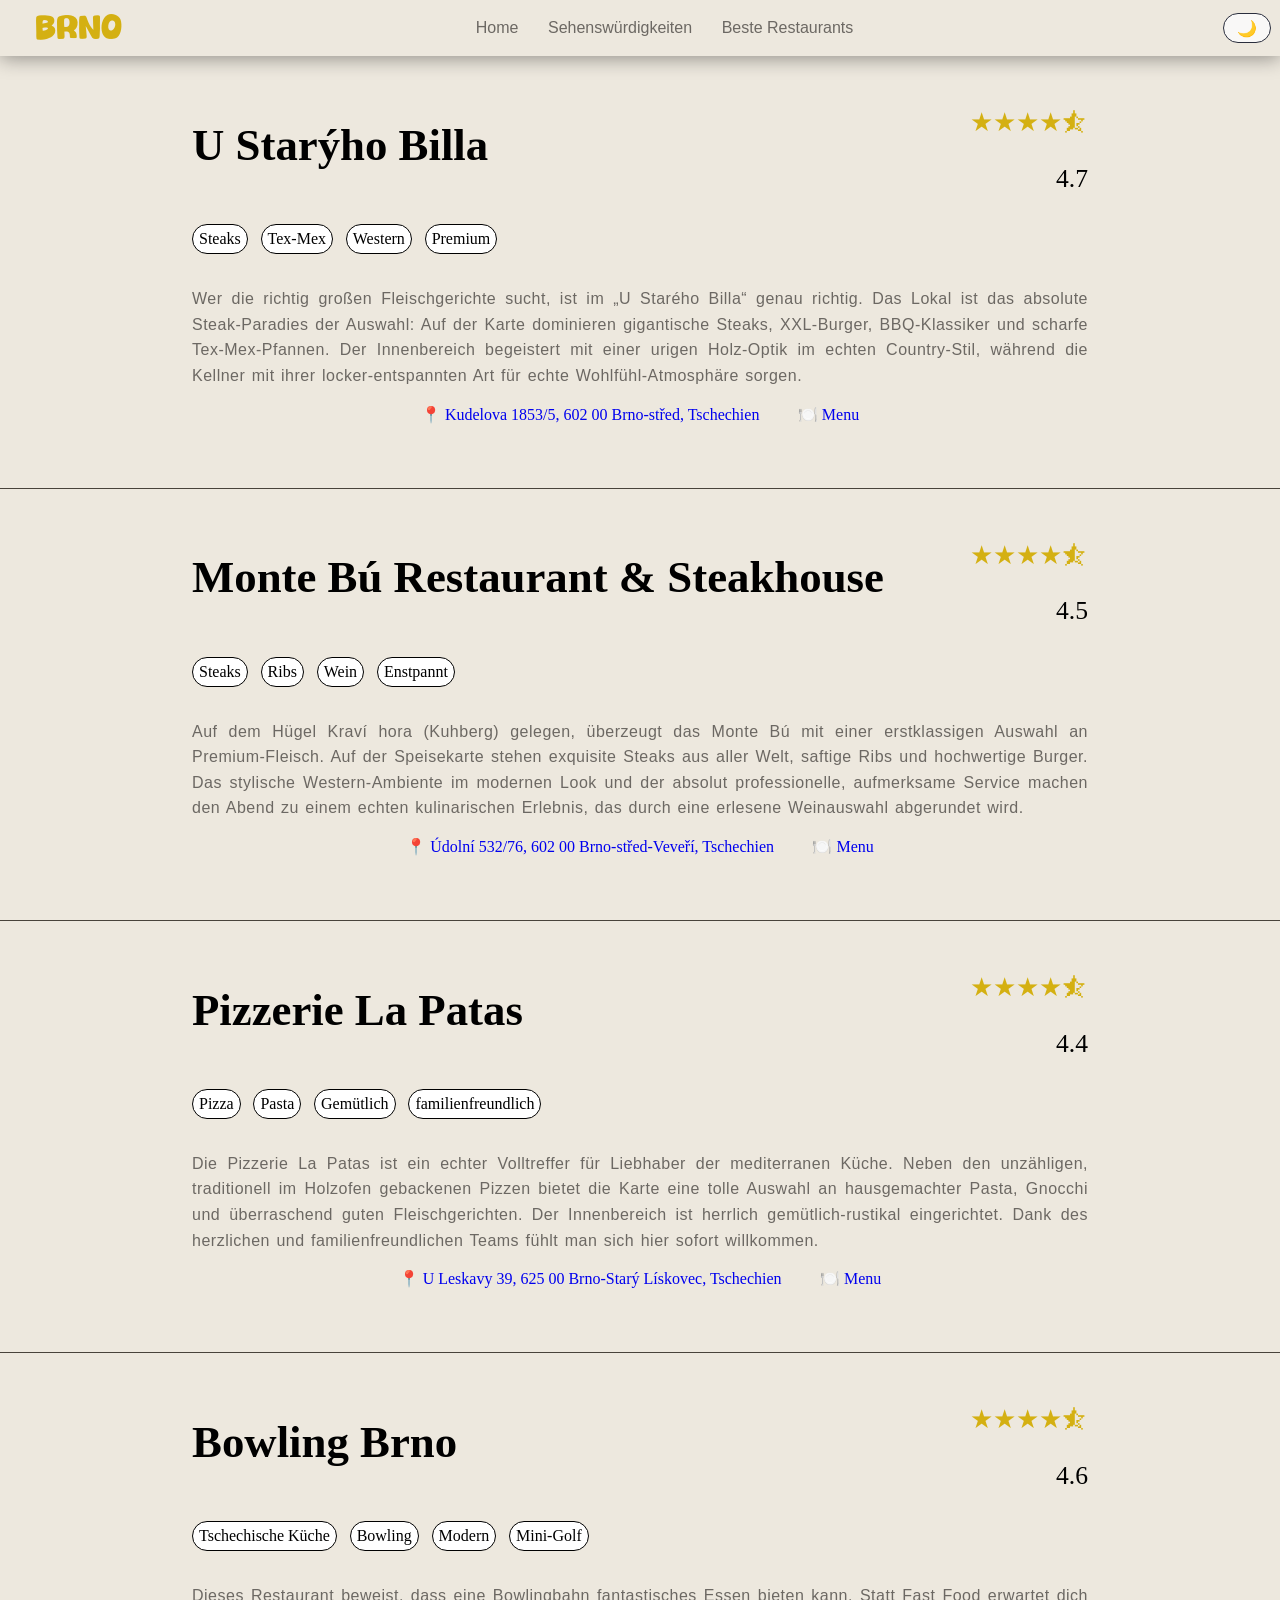
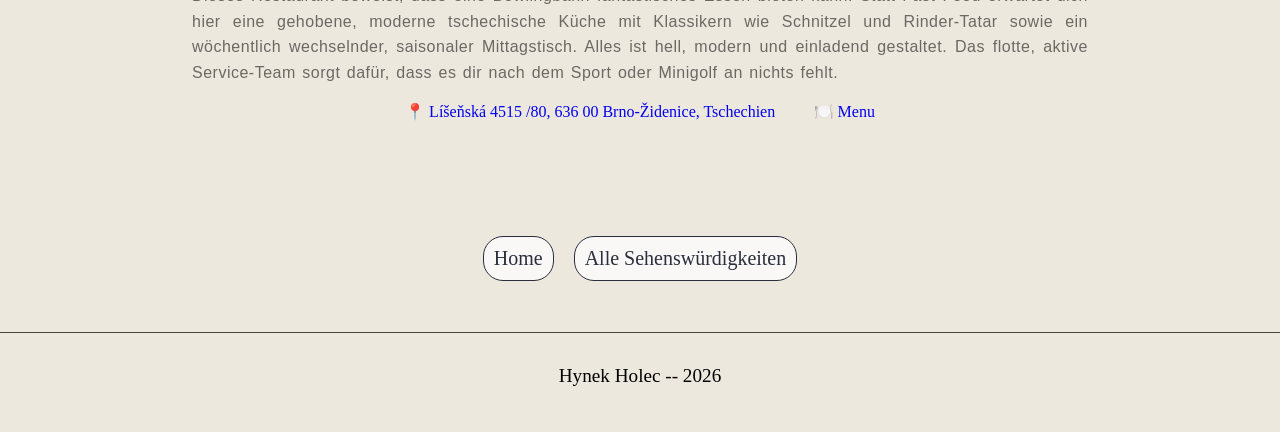
==== bestRestaurants.html @ 2e7577bc "html files moved" ====
<!DOCTYPE html>
<html lang="en">
<head>
    <meta charset="UTF-8">
    <meta name="viewport" content="width=device-width, initial-scale=1.0">
    <link rel="stylesheet" href="css/main.css">
    <script src="js/theme.js" defer></script>
    <link rel="icon" href="img/Icon-FaviIcon.png">
    <title>Restaurants</title>
</head>
<body>
    <header>
        <a id="logo" href="index.html">BRNO</a>
        <nav>
            <a href="index.html">Home</a>
            <a href="famousPlaces.html">Sehenswürdigkeiten</a>
            <a href="bestRestaurants.html">Beste Restaurants</a>
        </nav>
        <button id="theme-button">🌙</button>
    </header>

    <div class="restaurants">
        <div class="restaurant-item">
            <div class="restaurant-header">
                <div class="restaurant-intro">
                    <h2 class="h2-heading">U Starýho Billa</h2>
                    <div class="tags">
                        <p>Steaks</p>
                        <p>Tex-Mex</p>
                        <p>Western</p>
                        <p>Premium</p>
                    </div>
                </div>
                <div class="restaurant-rating">
                    <p class="stars">★★★★⯪</p>
                    <p class="rating">4.7</p>
                </div>
            </div>
            <p class="restaurant-text">Wer die richtig großen Fleischgerichte sucht, ist im „U Starého Billa“ genau richtig. Das Lokal ist das absolute Steak-Paradies der Auswahl: Auf der Karte dominieren gigantische Steaks, XXL-Burger, BBQ-Klassiker und scharfe Tex-Mex-Pfannen. Der Innenbereich begeistert mit einer urigen Holz-Optik im echten Country-Stil, während die Kellner mit ihrer locker-entspannten Art für echte Wohlfühl-Atmosphäre sorgen.</p>
            <div class="restaurant-extra">
                <a href="https://www.google.com/maps/place/U+Star%C3%BDho+Billa+-+prav%C3%BD+TEXAS+steakhouse/@49.2018527,16.6109797,18.15z/data=!4m15!1m8!3m7!1s0x4712945c16b3fa8f:0x47ff7d0ec4522978!2sKudelova+1853%2F5,+602+00+Brno-st%C5%99ed-%C4%8Cern%C3%A1+Pole,+Tschechien!3b1!8m2!3d49.2018395!4d16.611823!16s%2Fg%2F11c26bgsbv!3m5!1s0x4712945c16b3fa8d:0x15434e5210ce46d5!8m2!3d49.201835!4d16.6120936!16s%2Fg%2F1vmr03bj?entry=ttu&g_ep=EgoyMDI2MDYwMy4xIKXMDSoASAFQAw%3D%3D">📍 Kudelova 1853/5, 602 00 Brno-střed, Tschechien</a>
                <a href="https://www.bill.cz/en/menu">🍽️ Menu</a>
            </div>
        </div>

        <div class="restaurant-item">
            <div class="restaurant-header">
                <div class="restaurant-intro">
                    <h2 class="h2-heading">Monte Bú Restaurant & Steakhouse</h2>
                    <div class="tags">
                        <p>Steaks</p>
                        <p>Ribs</p>
                        <p>Wein</p>
                        <p>Enstpannt</p>
                    </div>
                </div>
                <div class="restaurant-rating">
                    <p class="stars">★★★★⯪</p>
                    <p class="rating">4.5</p>
                </div>
            </div>
            <p class="restaurant-text">Auf dem Hügel Kraví hora (Kuhberg) gelegen, überzeugt das Monte Bú mit einer erstklassigen Auswahl an Premium-Fleisch. Auf der Speisekarte stehen exquisite Steaks aus aller Welt, saftige Ribs und hochwertige Burger. Das stylische Western-Ambiente im modernen Look und der absolut professionelle, aufmerksame Service machen den Abend zu einem echten kulinarischen Erlebnis, das durch eine erlesene Weinauswahl abgerundet wird.</p>
            <div class="restaurant-extra">
                <a href="https://www.google.com/maps/place/Restaurant+a+Steakhouse+Monte+B%C3%BA/@49.2013862,16.5839092,17z/data=!3m1!4b1!4m6!3m5!1s0x471294398d7a95a5:0xc120670c6726e4a!8m2!3d49.2013862!4d16.5839092!16s%2Fg%2F1hhxg2679?entry=ttu&g_ep=EgoyMDI2MDYwMy4xIKXMDSoASAFQAw%3D%3D">📍 Údolní 532/76, 602 00 Brno-střed-Veveří, Tschechien</a>
                <a href="https://www.monte-bu.cz/en/menu/">🍽️ Menu</a>
            </div>
        </div>

        <div class="restaurant-item">
            <div class="restaurant-header">
                <div class="restaurant-intro">
                    <h2 class="h2-heading">Pizzerie La Patas</h2>
                    <div class="tags">
                        <p>Pizza</p>
                        <p>Pasta</p>
                        <p>Gemütlich</p>
                        <p>familienfreundlich</p>
                    </div>
                </div>
                <div class="restaurant-rating">
                    <p class="stars">★★★★⯪</p>
                    <p class="rating">4.4</p>
                </div>
            </div>
            <p class="restaurant-text">Die Pizzerie La Patas ist ein echter Volltreffer für Liebhaber der mediterranen Küche. Neben den unzähligen, traditionell im Holzofen gebackenen Pizzen bietet die Karte eine tolle Auswahl an hausgemachter Pasta, Gnocchi und überraschend guten Fleischgerichten. Der Innenbereich ist herrlich gemütlich-rustikal eingerichtet. Dank des herzlichen und familienfreundlichen Teams fühlt man sich hier sofort willkommen.</p>
            <div class="restaurant-extra">
                <a href="https://www.google.com/maps/place/Pizzeria+Ristorante+La+Patas/@49.162972,16.5680756,17z/data=!3m1!4b1!4m6!3m5!1s0x410b83d25c2945d3:0xb0b0a28b8a0aa19d!8m2!3d49.162972!4d16.5680756!16s%2Fg%2F11b70_bczt?entry=ttu&g_ep=EgoyMDI2MDYwMy4xIKXMDSoASAFQAw%3D%3D">📍 U Leskavy 39, 625 00 Brno-Starý Lískovec, Tschechien</a>
                <a href="https://objedname.eu/la-patas-jidelni-listek#home">🍽️ Menu</a>
            </div>
        </div>

        <div class="restaurant-item">
            <div class="restaurant-header">
                <div class="restaurant-intro">
                    <h2 class="h2-heading">Bowling Brno</h2>
                    <div class="tags">
                        <p>Tschechische Küche</p>
                        <p>Bowling</p>
                        <p>Modern</p>
                        <p>Mini-Golf</p>
                    </div>
                </div>
                <div class="restaurant-rating">
                    <p class="stars">★★★★⯪</p>
                    <p class="rating">4.6</p>
                </div>
            </div>
            <p class="restaurant-text">Dieses Restaurant beweist, dass eine Bowlingbahn fantastisches Essen bieten kann. Statt Fast Food erwartet dich hier eine gehobene, moderne tschechische Küche mit Klassikern wie Schnitzel und Rinder-Tatar sowie ein wöchentlich wechselnder, saisonaler Mittagstisch. Alles ist hell, modern und einladend gestaltet. Das flotte, aktive Service-Team sorgt dafür, dass es dir nach dem Sport oder Minigolf an nichts fehlt.</p>
            <div class="restaurant-extra">
                <a href="https://www.google.com/maps/place//data=!4m2!3m1!1s0x471294c80d17fd2b:0x51bf85ec9cc07c6c?sa=X&ved=1t:8290&ictx=111">📍 Líšeňská 4515 /80, 636 00 Brno-Židenice, Tschechien</a>
                <a href="https://www.bowlingbrno.cz/cz/restaurace/jidelni-listek/">🍽️ Menu</a>
            </div>
        </div>
    </div>

    <div class="interne-Links">
        <a href="index.html">Home</a>
        <a href="famousPlaces.html">Alle Sehenswürdigkeiten</a>
    </div>

    <footer>
        <p>Hynek Holec -- 2026</p>
    </footer>
</body>
</html>
---- css/main.css ----
@font-face {        /*https://www.w3schools.com/css/css3_fonts.asp*/
    font-family: MagicYellow;
    src: url(/font/Magic\ Yellow.otf);
}

header {
    position: sticky;
    top: 0;
    display: flex;
    padding: 0.7vw;
    height: 3vw;
    background-color: rgb(237, 232, 222);
    align-items: center;
    justify-content: space-between;
    box-shadow: 0 2px 20px rgba(0,0,0,0.4); /* https://www.w3schools.com/css/css3_shadows_box.asp */
}

#logo {
    padding-left: 2vw;
    font-family: MagicYellow;
    color: rgb(212, 176, 18);
    font-size: 30px;
    text-decoration: none;
}

nav a {
    font-family: Arial, Helvetica, sans-serif;
    color: rgb(108, 104, 99);
    display: inline-block;
    padding: 1vw;
    text-decoration: none;
    position: relative;  /* ← WICHTIG: Neue Zeile! Ist für den Strich nötig*/
}

nav a:hover {
    background-color: rgba(141, 135, 43, 0.167);
    border-radius: 0.5vw;
    transform: scale(1.02);
    transition: 0.3s;
}

/* Die Animation für den Strich ist mit KI! */
nav a::after {
    content: '';
    position: absolute;
    bottom: -5px;
    left: 50%;
    right: 50%;
    height: 2px;
    background-color: rgb(212, 176, 18); 
    transition: left 0.3s ease, right 0.3s ease;
}

nav a:hover::after {
    left: 10%;
    right: 10%;
}

/* Die Animation für den Button ist mit KI!*/
#theme-button {
    background: rgb(249, 248, 247);
    border: 1px solid rgb(42, 46, 61);
    border-radius: 20px;
    padding: 0.3rem 0.8rem;
    cursor: pointer;
    font-size: 1rem;
    transition: background 0.3s ease, transform 0.3s ease;
    margin-left: 1rem;
}
#theme-button:hover {
    background: rgb(212, 176, 18);
    transform: rotate(20deg);
}

body {
    margin: 0;
    padding: 0;
    background-color: rgb(237, 232, 222);
}

#intro {
    display: flex;
    height: 40vw;
    background-image: linear-gradient(rgba(146, 145, 145, 0.322), rgba(244, 241, 234, 0.441)), url(/img/main-Brno.jpg); /*https://webdevetc.com/blog/how-to-add-a-gradient-overlay-to-a-background-image-using-just-css-and-html/*/
    background-size: 100%;
}

#intro h1{
    font-size: 5vw;
    padding: 8vw;
}

.intro-text {
    padding: 0 20vw 2.5vw 20vw;
    border-bottom: 1px solid rgb(72, 67, 59);
}

.h2-heading {
    font-size: 3.5vw;
    color: black;
}

.intro-text img {
    width: 20vw;
    height: auto;
    float: right;       
    padding: 0 1vw 0 1vw;
    border-radius: 50px;
}

.intro-text p, .geschichte-item p, .wahrzeichen-item p, .touristen-item p, .aussichten-item p, .restaurant-text{
    font-family: Arial, Helvetica, sans-serif;
    color: rgb(108, 104, 99);
    letter-spacing: 0.5px;
    line-height: 1.6;
    word-spacing: 1.5px;
    text-align: justify;
    hyphens: auto;
}

.geschichte{
    padding: 2.5vw 4vw 0 4vw;
}

.geschichte-item {
    padding: 1vw 2vw 1vw 2vw;
    border-left: 2px solid black;
    line-height: 0.8;
}

.year {
    font-family: Verdana, Geneva, Tahoma, sans-serif;
    font-size: smaller;
    letter-spacing: 1px;
    font-weight: 600;
    color: rgb(72, 67, 59);
}

.geschichte h3 {
    color: black;
}

.wahrzeichen, .touristenattraktionen , .aussichten, .restaurant-item{
    padding: 2vw 15vw 5vw 15vw;
    border-bottom: 1px solid rgb(72, 67, 59);
}

/* macht das ich keine Border beim letzten Element habe*/
.aussichten, .restaurant-item:last-child { 
    border-bottom: none;
}

.wahrzeichen-item, .touristen-item, .aussichten-item{
    display: flex;
    padding: 5px 0 5px 0;
}

.wahrzeichen-item img, .touristen-item img, .aussichten-item img{
    min-width: 355px;
    width: 355px;
    height: 200px;
    margin: 0 2vw;
    border-radius: 30px;
}

.wahrzeichen-item a, .touristen-item a , .aussichten-item a{
    display: flex;
    align-items: center;
    height: 200px;
    text-decoration: none;
    border: 1px solid black;
    background-color: whitesmoke;
}

.restaurant-header {
    display: flex;
    justify-content: space-between;
}

.tags {
    display: flex;
    gap: 1vw;
}

.tags p {
    text-align: center;
    padding: 5px 6px 5px 6px;
    border: 1px solid black;
    border-radius: 100px;
    background-color: white;
}

.restaurant-rating {
    text-align: right;
    font-size: 2vw;
}

.stars {
    color: rgb(212, 176, 18);
}

.restaurant-extra {
    display: flex;
    align-items: center;
    gap: 3vw;
    justify-content: center;
}

.restaurant-extra a {
    text-decoration: none;
}

.interne-Links {
    display: flex;
    justify-content: center;
    gap: 20px;
    padding: 4vw 0 4vw 0;
}

.interne-Links a {
    text-decoration: none;
    font-size: 20px;
    border: 1px solid rgb(42 46 61);
    padding: 10px;
    border-radius: 20px;
    color: rgb(42 46 61);
    background-color: rgb(249, 248, 247);
}

.interne-Links a:hover {
    transform: translateY(-2px);
    transition: transform 0.3s ease;
}

footer {
    font-size: 1.5vw;
    color: rgb(0, 0, 0);
    text-align: center;
    padding: 1vw 0 2vw 0;
    border-top: 1px solid rgb(72, 67, 59)
}



@media (max-width: 768px) {

    header {
        height: auto;
        flex-direction: column;
        padding: 3vw;
        gap: 2vw;
    }

    #logo {
        padding-left: 0;
        font-size: 24px;
    }

    nav a {
        padding: 2vw;
        font-size: 14px;
    }

    #theme-button {
        margin-left: 0;
        margin-bottom: 2vw;
    }

    #intro {
        height: 60vw;
        background-size: cover;
    }

    #intro h1 {
        font-size: 9vw;
        padding: 10vw 5vw;
    }

    .intro-text {
        padding: 0 5vw 5vw 5vw;
    }

    .h2-heading {
        font-size: 8vw;
    }

    .intro-text img {
        float: none;
        width: 100%;
        border-radius: 20px;
    }

    .wahrzeichen, .touristenattraktionen, .aussichten, .restaurant-item {
        padding: 4vw 5vw 8vw 5vw;
    }

    .wahrzeichen-item, .touristen-item, .aussichten-item {
        flex-direction: column;
        align-items: center;
    }

    .wahrzeichen-item img, .touristen-item img, .aussichten-item img {
        min-width: unset;
        width: 100%;
        height: auto;
        margin: 0 0 2vw 0;
        border-radius: 16px;
    }

    .wahrzeichen-item a, .touristen-item a, .aussichten-item a {
        flex-direction: column;
        height: auto;
        border-radius: 16px;
        width: 100%;
    }

    .restaurant-header {
        flex-direction: column;
        gap: 2vw;
    }

    .restaurant-rating {
        font-size: 5vw;
        text-align: left;
    }

    .tags {
        flex-wrap: wrap;
        gap: 2vw;
    }

    .restaurant-extra {
        flex-direction: column;
        gap: 4vw;
        align-items: flex-start;
    }

    .interne-Links {
        flex-direction: column;
        align-items: center;
        gap: 12px;
        padding: 6vw 0;
    }

    .interne-Links a {
        font-size: 16px;
        width: 80%;
        text-align: center;
    }

    footer {
        font-size: 3.5vw;
        padding: 3vw 4vw 5vw 4vw;
    }
}
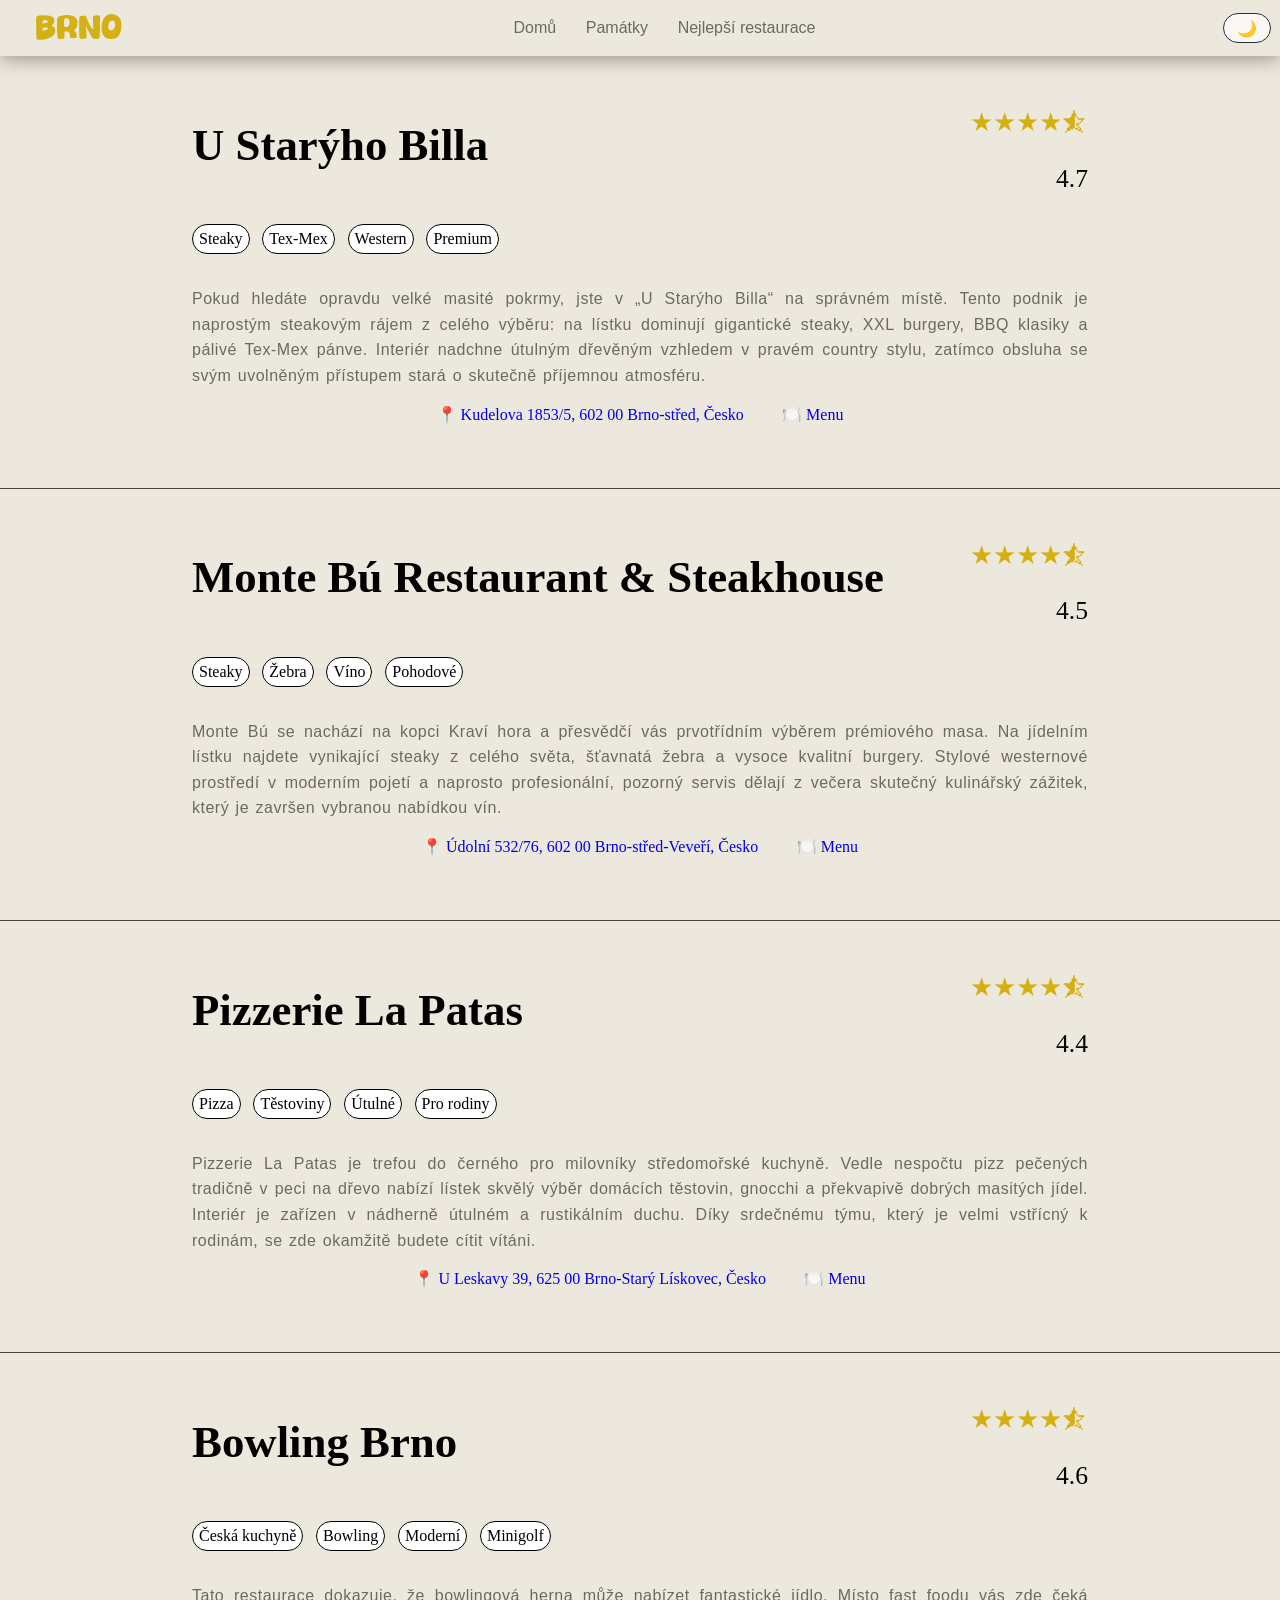
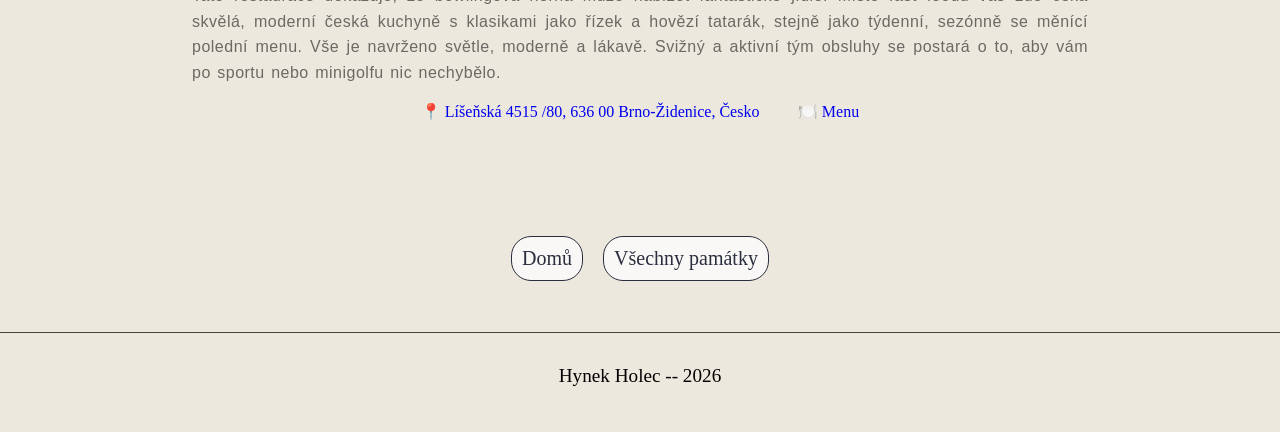
==== commit 08055a1d: "text in CZ" ====
--- a/bestRestaurants.html
+++ b/bestRestaurants.html
@@ -1,20 +1,20 @@
 <!DOCTYPE html>
-<html lang="en">
+<html lang="cs">
 <head>
     <meta charset="UTF-8">
     <meta name="viewport" content="width=device-width, initial-scale=1.0">
-    <link rel="stylesheet" href="css/main.css">
-    <script src="js/theme.js" defer></script>
+    <link rel="stylesheet" href="main.css">
+    <script src="theme.js" defer></script>
     <link rel="icon" href="img/Icon-FaviIcon.png">
-    <title>Restaurants</title>
+    <title>Restaurace</title>
 </head>
 <body>
     <header>
         <a id="logo" href="index.html">BRNO</a>
         <nav>
-            <a href="index.html">Home</a>
-            <a href="famousPlaces.html">Sehenswürdigkeiten</a>
-            <a href="bestRestaurants.html">Beste Restaurants</a>
+            <a href="index.html">Domů</a>
+            <a href="famousPlaces.html">Památky</a>
+            <a href="bestRestaurants.html">Nejlepší restaurace</a>
         </nav>
         <button id="theme-button">🌙</button>
     </header>
@@ -25,7 +25,7 @@
                 <div class="restaurant-intro">
                     <h2 class="h2-heading">U Starýho Billa</h2>
                     <div class="tags">
-                        <p>Steaks</p>
+                        <p>Steaky</p>
                         <p>Tex-Mex</p>
                         <p>Western</p>
                         <p>Premium</p>
@@ -36,9 +36,9 @@
                     <p class="rating">4.7</p>
                 </div>
             </div>
-            <p class="restaurant-text">Wer die richtig großen Fleischgerichte sucht, ist im „U Starého Billa“ genau richtig. Das Lokal ist das absolute Steak-Paradies der Auswahl: Auf der Karte dominieren gigantische Steaks, XXL-Burger, BBQ-Klassiker und scharfe Tex-Mex-Pfannen. Der Innenbereich begeistert mit einer urigen Holz-Optik im echten Country-Stil, während die Kellner mit ihrer locker-entspannten Art für echte Wohlfühl-Atmosphäre sorgen.</p>
+            <p class="restaurant-text">Pokud hledáte opravdu velké masité pokrmy, jste v „U Starýho Billa“ na správném místě. Tento podnik je naprostým steakovým rájem z celého výběru: na lístku dominují gigantické steaky, XXL burgery, BBQ klasiky a pálivé Tex-Mex pánve. Interiér nadchne útulným dřevěným vzhledem v pravém country stylu, zatímco obsluha se svým uvolněným přístupem stará o skutečně příjemnou atmosféru.</p>
             <div class="restaurant-extra">
-                <a href="https://www.google.com/maps/place/U+Star%C3%BDho+Billa+-+prav%C3%BD+TEXAS+steakhouse/@49.2018527,16.6109797,18.15z/data=!4m15!1m8!3m7!1s0x4712945c16b3fa8f:0x47ff7d0ec4522978!2sKudelova+1853%2F5,+602+00+Brno-st%C5%99ed-%C4%8Cern%C3%A1+Pole,+Tschechien!3b1!8m2!3d49.2018395!4d16.611823!16s%2Fg%2F11c26bgsbv!3m5!1s0x4712945c16b3fa8d:0x15434e5210ce46d5!8m2!3d49.201835!4d16.6120936!16s%2Fg%2F1vmr03bj?entry=ttu&g_ep=EgoyMDI2MDYwMy4xIKXMDSoASAFQAw%3D%3D">📍 Kudelova 1853/5, 602 00 Brno-střed, Tschechien</a>
+                <a href="https://www.google.com/maps/place/U+Star%C3%BDho+Billa+-+prav%C3%BD+TEXAS+steakhouse/@49.2018527,16.6109797,18.15z/data=!4m15!1m8!3m7!1s0x4712945c16b3fa8f:0x47ff7d0ec4522978!2sKudelova+1853%2F5,+602+00+Brno-st%C5%99ed-%C4%8Cern%C3%A1+Pole,+Tschechien!3b1!8m2!3d49.2018395!4d16.611823!16s%2Fg%2F11c26bgsbv!3m5!1s0x4712945c16b3fa8d:0x15434e5210ce46d5!8m2!3d49.201835!4d16.6120936!16s%2Fg%2F1vmr03bj?entry=ttu&g_ep=EgoyMDI2MDYwMy4xIKXMDSoASAFQAw%3D%3D">📍 Kudelova 1853/5, 602 00 Brno-střed, Česko</a>
                 <a href="https://www.bill.cz/en/menu">🍽️ Menu</a>
             </div>
         </div>
@@ -48,10 +48,10 @@
                 <div class="restaurant-intro">
                     <h2 class="h2-heading">Monte Bú Restaurant & Steakhouse</h2>
                     <div class="tags">
-                        <p>Steaks</p>
-                        <p>Ribs</p>
-                        <p>Wein</p>
-                        <p>Enstpannt</p>
+                        <p>Steaky</p>
+                        <p>Žebra</p>
+                        <p>Víno</p>
+                        <p>Pohodové</p>
                     </div>
                 </div>
                 <div class="restaurant-rating">
@@ -59,9 +59,9 @@
                     <p class="rating">4.5</p>
                 </div>
             </div>
-            <p class="restaurant-text">Auf dem Hügel Kraví hora (Kuhberg) gelegen, überzeugt das Monte Bú mit einer erstklassigen Auswahl an Premium-Fleisch. Auf der Speisekarte stehen exquisite Steaks aus aller Welt, saftige Ribs und hochwertige Burger. Das stylische Western-Ambiente im modernen Look und der absolut professionelle, aufmerksame Service machen den Abend zu einem echten kulinarischen Erlebnis, das durch eine erlesene Weinauswahl abgerundet wird.</p>
+            <p class="restaurant-text">Monte Bú se nachází na kopci Kraví hora a přesvědčí vás prvotřídním výběrem prémiového masa. Na jídelním lístku najdete vynikající steaky z celého světa, šťavnatá žebra a vysoce kvalitní burgery. Stylové westernové prostředí v moderním pojetí a naprosto profesionální, pozorný servis dělají z večera skutečný kulinářský zážitek, který je završen vybranou nabídkou vín.</p>
             <div class="restaurant-extra">
-                <a href="https://www.google.com/maps/place/Restaurant+a+Steakhouse+Monte+B%C3%BA/@49.2013862,16.5839092,17z/data=!3m1!4b1!4m6!3m5!1s0x471294398d7a95a5:0xc120670c6726e4a!8m2!3d49.2013862!4d16.5839092!16s%2Fg%2F1hhxg2679?entry=ttu&g_ep=EgoyMDI2MDYwMy4xIKXMDSoASAFQAw%3D%3D">📍 Údolní 532/76, 602 00 Brno-střed-Veveří, Tschechien</a>
+                <a href="https://www.google.com/maps/place/Restaurant+a+Steakhouse+Monte+B%C3%BA/@49.2013862,16.5839092,17z/data=!3m1!4b1!4m6!3m5!1s0x471294398d7a95a5:0xc120670c6726e4a!8m2!3d49.2013862!4d16.5839092!16s%2Fg%2F1hhxg2679?entry=ttu&g_ep=EgoyMDI2MDYwMy4xIKXMDSoASAFQAw%3D%3D">📍 Údolní 532/76, 602 00 Brno-střed-Veveří, Česko</a>
                 <a href="https://www.monte-bu.cz/en/menu/">🍽️ Menu</a>
             </div>
         </div>
@@ -72,9 +72,9 @@
                     <h2 class="h2-heading">Pizzerie La Patas</h2>
                     <div class="tags">
                         <p>Pizza</p>
-                        <p>Pasta</p>
-                        <p>Gemütlich</p>
-                        <p>familienfreundlich</p>
+                        <p>Těstoviny</p>
+                        <p>Útulné</p>
+                        <p>Pro rodiny</p>
                     </div>
                 </div>
                 <div class="restaurant-rating">
@@ -82,9 +82,9 @@
                     <p class="rating">4.4</p>
                 </div>
             </div>
-            <p class="restaurant-text">Die Pizzerie La Patas ist ein echter Volltreffer für Liebhaber der mediterranen Küche. Neben den unzähligen, traditionell im Holzofen gebackenen Pizzen bietet die Karte eine tolle Auswahl an hausgemachter Pasta, Gnocchi und überraschend guten Fleischgerichten. Der Innenbereich ist herrlich gemütlich-rustikal eingerichtet. Dank des herzlichen und familienfreundlichen Teams fühlt man sich hier sofort willkommen.</p>
+            <p class="restaurant-text">Pizzerie La Patas je trefou do černého pro milovníky středomořské kuchyně. Vedle nespočtu pizz pečených tradičně v peci na dřevo nabízí lístek skvělý výběr domácích těstovin, gnocchi a překvapivě dobrých masitých jídel. Interiér je zařízen v nádherně útulném a rustikálním duchu. Díky srdečnému týmu, který je velmi vstřícný k rodinám, se zde okamžitě budete cítit vítáni.</p>
             <div class="restaurant-extra">
-                <a href="https://www.google.com/maps/place/Pizzeria+Ristorante+La+Patas/@49.162972,16.5680756,17z/data=!3m1!4b1!4m6!3m5!1s0x410b83d25c2945d3:0xb0b0a28b8a0aa19d!8m2!3d49.162972!4d16.5680756!16s%2Fg%2F11b70_bczt?entry=ttu&g_ep=EgoyMDI2MDYwMy4xIKXMDSoASAFQAw%3D%3D">📍 U Leskavy 39, 625 00 Brno-Starý Lískovec, Tschechien</a>
+                <a href="https://www.google.com/maps/place/Pizzeria+Ristorante+La+Patas/@49.162972,16.5680756,17z/data=!3m1!4b1!4m6!3m5!1s0x410b83d25c2945d3:0xb0b0a28b8a0aa19d!8m2!3d49.162972!4d16.5680756!16s%2Fg%2F11b70_bczt?entry=ttu&g_ep=EgoyMDI2MDYwMy4xIKXMDSoASAFQAw%3D%3D">📍 U Leskavy 39, 625 00 Brno-Starý Lískovec, Česko</a>
                 <a href="https://objedname.eu/la-patas-jidelni-listek#home">🍽️ Menu</a>
             </div>
         </div>
@@ -94,10 +94,10 @@
                 <div class="restaurant-intro">
                     <h2 class="h2-heading">Bowling Brno</h2>
                     <div class="tags">
-                        <p>Tschechische Küche</p>
+                        <p>Česká kuchyně</p>
                         <p>Bowling</p>
-                        <p>Modern</p>
-                        <p>Mini-Golf</p>
+                        <p>Moderní</p>
+                        <p>Minigolf</p>
                     </div>
                 </div>
                 <div class="restaurant-rating">
@@ -105,17 +105,17 @@
                     <p class="rating">4.6</p>
                 </div>
             </div>
-            <p class="restaurant-text">Dieses Restaurant beweist, dass eine Bowlingbahn fantastisches Essen bieten kann. Statt Fast Food erwartet dich hier eine gehobene, moderne tschechische Küche mit Klassikern wie Schnitzel und Rinder-Tatar sowie ein wöchentlich wechselnder, saisonaler Mittagstisch. Alles ist hell, modern und einladend gestaltet. Das flotte, aktive Service-Team sorgt dafür, dass es dir nach dem Sport oder Minigolf an nichts fehlt.</p>
+            <p class="restaurant-text">Tato restaurace dokazuje, že bowlingová herna může nabízet fantastické jídlo. Místo fast foodu vás zde čeká skvělá, moderní česká kuchyně s klasikami jako řízek a hovězí tatarák, stejně jako týdenní, sezónně se měnící polední menu. Vše je navrženo světle, moderně a lákavě. Svižný a aktivní tým obsluhy se postará o to, aby vám po sportu nebo minigolfu nic nechybělo.</p>
             <div class="restaurant-extra">
-                <a href="https://www.google.com/maps/place//data=!4m2!3m1!1s0x471294c80d17fd2b:0x51bf85ec9cc07c6c?sa=X&ved=1t:8290&ictx=111">📍 Líšeňská 4515 /80, 636 00 Brno-Židenice, Tschechien</a>
+                <a href="https://www.google.com/maps/place//data=!4m2!3m1!1s0x471294c80d17fd2b:0x51bf85ec9cc07c6c?sa=X&ved=1t:8290&ictx=111">📍 Líšeňská 4515 /80, 636 00 Brno-Židenice, Česko</a>
                 <a href="https://www.bowlingbrno.cz/cz/restaurace/jidelni-listek/">🍽️ Menu</a>
             </div>
         </div>
     </div>
 
     <div class="interne-Links">
-        <a href="index.html">Home</a>
-        <a href="famousPlaces.html">Alle Sehenswürdigkeiten</a>
+        <a href="index.html">Domů</a>
+        <a href="famousPlaces.html">Všechny památky</a>
     </div>
 
     <footer>
--- a/main.css
+++ b/main.css
@@ -0,0 +1,355 @@
+@font-face {        /*https://www.w3schools.com/css/css3_fonts.asp*/
+    font-family: MagicYellow;
+    src: url(font/Magic\ Yellow.otf);
+}
+
+header {
+    position: sticky;
+    top: 0;
+    display: flex;
+    padding: 0.7vw;
+    height: 3vw;
+    background-color: rgb(237, 232, 222);
+    align-items: center;
+    justify-content: space-between;
+    box-shadow: 0 2px 20px rgba(0,0,0,0.4); /* https://www.w3schools.com/css/css3_shadows_box.asp */
+}
+
+#logo {
+    padding-left: 2vw;
+    font-family: MagicYellow;
+    color: rgb(212, 176, 18);
+    font-size: 30px;
+    text-decoration: none;
+}
+
+nav a {
+    font-family: Arial, Helvetica, sans-serif;
+    color: rgb(108, 104, 99);
+    display: inline-block;
+    padding: 1vw;
+    text-decoration: none;
+    position: relative;  /* ← WICHTIG: Neue Zeile! Ist für den Strich nötig*/
+}
+
+nav a:hover {
+    background-color: rgba(141, 135, 43, 0.167);
+    border-radius: 0.5vw;
+    transform: scale(1.02);
+    transition: 0.3s;
+}
+
+/* Die Animation für den Strich ist mit KI! */
+nav a::after {
+    content: '';
+    position: absolute;
+    bottom: -5px;
+    left: 50%;
+    right: 50%;
+    height: 2px;
+    background-color: rgb(212, 176, 18); 
+    transition: left 0.3s ease, right 0.3s ease;
+}
+
+nav a:hover::after {
+    left: 10%;
+    right: 10%;
+}
+
+/* Die Animation für den Button ist mit KI!*/
+#theme-button {
+    background: rgb(249, 248, 247);
+    border: 1px solid rgb(42, 46, 61);
+    border-radius: 20px;
+    padding: 0.3rem 0.8rem;
+    cursor: pointer;
+    font-size: 1rem;
+    transition: background 0.3s ease, transform 0.3s ease;
+    margin-left: 1rem;
+}
+#theme-button:hover {
+    background: rgb(212, 176, 18);
+    transform: rotate(20deg);
+}
+
+body {
+    margin: 0;
+    padding: 0;
+    background-color: rgb(237, 232, 222);
+}
+
+#intro {
+    display: flex;
+    height: 40vw;
+    background-image: linear-gradient(rgba(146, 145, 145, 0.322), rgba(244, 241, 234, 0.441)), url(img/main-Brno.jpg); /*https://webdevetc.com/blog/how-to-add-a-gradient-overlay-to-a-background-image-using-just-css-and-html/*/
+    background-size: 100%;
+}
+
+#intro h1{
+    font-size: 5vw;
+    padding: 8vw;
+}
+
+.intro-text {
+    padding: 0 20vw 2.5vw 20vw;
+    border-bottom: 1px solid rgb(72, 67, 59);
+}
+
+.h2-heading {
+    font-size: 3.5vw;
+    color: black;
+}
+
+.intro-text img {
+    width: 20vw;
+    height: auto;
+    float: right;       
+    padding: 0 1vw 0 1vw;
+    border-radius: 50px;
+}
+
+.intro-text p, .geschichte-item p, .wahrzeichen-item p, .touristen-item p, .aussichten-item p, .restaurant-text{
+    font-family: Arial, Helvetica, sans-serif;
+    color: rgb(108, 104, 99);
+    letter-spacing: 0.5px;
+    line-height: 1.6;
+    word-spacing: 1.5px;
+    text-align: justify;
+    hyphens: auto;
+}
+
+.geschichte{
+    padding: 2.5vw 4vw 0 4vw;
+}
+
+.geschichte-item {
+    padding: 1vw 2vw 1vw 2vw;
+    border-left: 2px solid black;
+    line-height: 0.8;
+}
+
+.year {
+    font-family: Verdana, Geneva, Tahoma, sans-serif;
+    font-size: smaller;
+    letter-spacing: 1px;
+    font-weight: 600;
+    color: rgb(72, 67, 59);
+}
+
+.geschichte h3 {
+    color: black;
+}
+
+.wahrzeichen, .touristenattraktionen , .aussichten, .restaurant-item{
+    padding: 2vw 15vw 5vw 15vw;
+    border-bottom: 1px solid rgb(72, 67, 59);
+}
+
+/* macht das ich keine Border beim letzten Element habe*/
+.aussichten, .restaurant-item:last-child { 
+    border-bottom: none;
+}
+
+.wahrzeichen-item, .touristen-item, .aussichten-item{
+    display: flex;
+    padding: 5px 0 5px 0;
+}
+
+.wahrzeichen-item img, .touristen-item img, .aussichten-item img{
+    min-width: 355px;
+    width: 355px;
+    height: 200px;
+    margin: 0 2vw;
+    border-radius: 30px;
+}
+
+.wahrzeichen-item a, .touristen-item a , .aussichten-item a{
+    display: flex;
+    align-items: center;
+    height: 200px;
+    text-decoration: none;
+    border: 1px solid black;
+    background-color: whitesmoke;
+}
+
+.restaurant-header {
+    display: flex;
+    justify-content: space-between;
+}
+
+.tags {
+    display: flex;
+    gap: 1vw;
+}
+
+.tags p {
+    text-align: center;
+    padding: 5px 6px 5px 6px;
+    border: 1px solid black;
+    border-radius: 100px;
+    background-color: white;
+}
+
+.restaurant-rating {
+    text-align: right;
+    font-size: 2vw;
+}
+
+.stars {
+    color: rgb(212, 176, 18);
+}
+
+.restaurant-extra {
+    display: flex;
+    align-items: center;
+    gap: 3vw;
+    justify-content: center;
+}
+
+.restaurant-extra a {
+    text-decoration: none;
+}
+
+.interne-Links {
+    display: flex;
+    justify-content: center;
+    gap: 20px;
+    padding: 4vw 0 4vw 0;
+}
+
+.interne-Links a {
+    text-decoration: none;
+    font-size: 20px;
+    border: 1px solid rgb(42 46 61);
+    padding: 10px;
+    border-radius: 20px;
+    color: rgb(42 46 61);
+    background-color: rgb(249, 248, 247);
+}
+
+.interne-Links a:hover {
+    transform: translateY(-2px);
+    transition: transform 0.3s ease;
+}
+
+footer {
+    font-size: 1.5vw;
+    color: rgb(0, 0, 0);
+    text-align: center;
+    padding: 1vw 0 2vw 0;
+    border-top: 1px solid rgb(72, 67, 59)
+}
+
+
+
+@media (max-width: 768px) {
+
+    header {
+        height: auto;
+        flex-direction: column;
+        padding: 3vw;
+        gap: 2vw;
+    }
+
+    #logo {
+        padding-left: 0;
+        font-size: 24px;
+    }
+
+    nav a {
+        padding: 2vw;
+        font-size: 14px;
+    }
+
+    #theme-button {
+        margin-left: 0;
+        margin-bottom: 2vw;
+    }
+
+    #intro {
+        height: 60vw;
+        background-size: cover;
+    }
+
+    #intro h1 {
+        font-size: 9vw;
+        padding: 10vw 5vw;
+    }
+
+    .intro-text {
+        padding: 0 5vw 5vw 5vw;
+    }
+
+    .h2-heading {
+        font-size: 8vw;
+    }
+
+    .intro-text img {
+        float: none;
+        width: 100%;
+        border-radius: 20px;
+    }
+
+    .wahrzeichen, .touristenattraktionen, .aussichten, .restaurant-item {
+        padding: 4vw 5vw 8vw 5vw;
+    }
+
+    .wahrzeichen-item, .touristen-item, .aussichten-item {
+        flex-direction: column;
+        align-items: center;
+    }
+
+    .wahrzeichen-item img, .touristen-item img, .aussichten-item img {
+        min-width: unset;
+        width: 100%;
+        height: auto;
+        margin: 0 0 2vw 0;
+        border-radius: 16px;
+    }
+
+    .wahrzeichen-item a, .touristen-item a, .aussichten-item a {
+        flex-direction: column;
+        height: auto;
+        border-radius: 16px;
+        width: 100%;
+    }
+
+    .restaurant-header {
+        flex-direction: column;
+        gap: 2vw;
+    }
+
+    .restaurant-rating {
+        font-size: 5vw;
+        text-align: left;
+    }
+
+    .tags {
+        flex-wrap: wrap;
+        gap: 2vw;
+    }
+
+    .restaurant-extra {
+        flex-direction: column;
+        gap: 4vw;
+        align-items: flex-start;
+    }
+
+    .interne-Links {
+        flex-direction: column;
+        align-items: center;
+        gap: 12px;
+        padding: 6vw 0;
+    }
+
+    .interne-Links a {
+        font-size: 16px;
+        width: 80%;
+        text-align: center;
+    }
+
+    footer {
+        font-size: 3.5vw;
+        padding: 3vw 4vw 5vw 4vw;
+    }
+}
